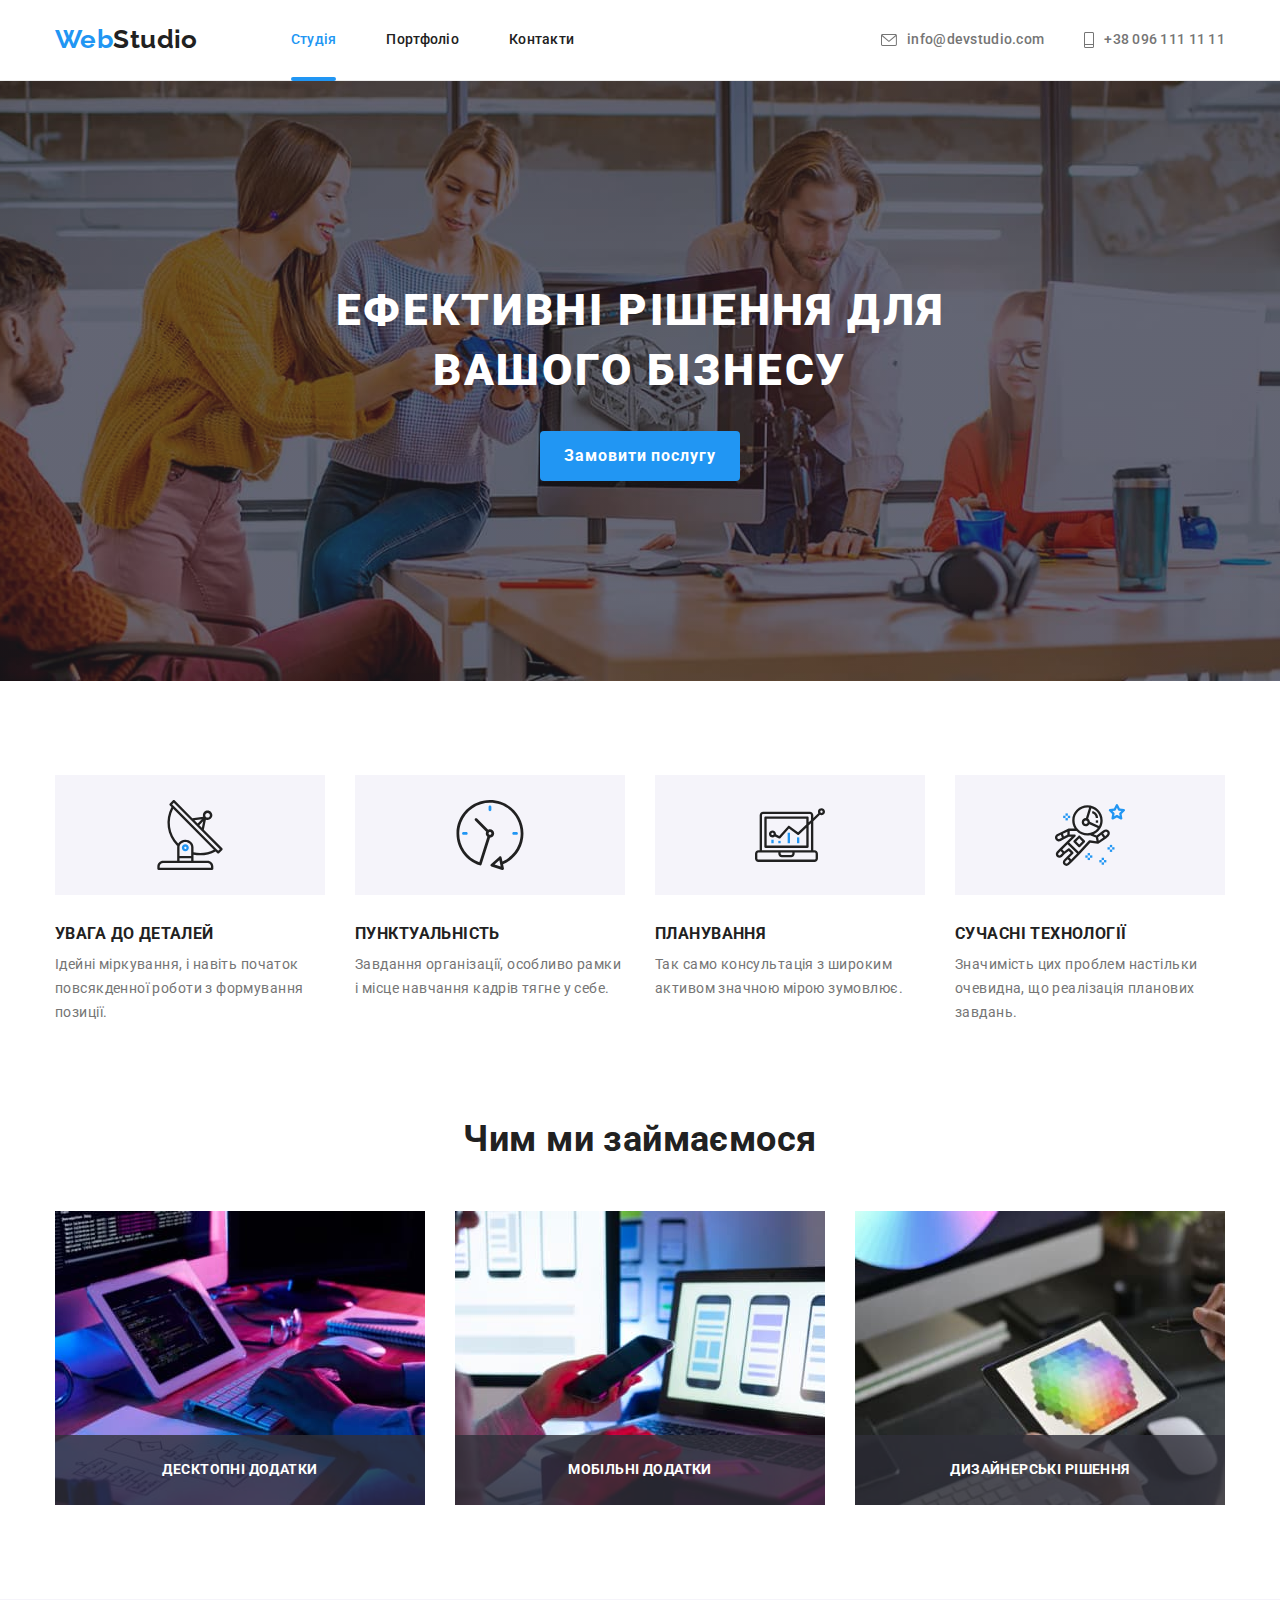
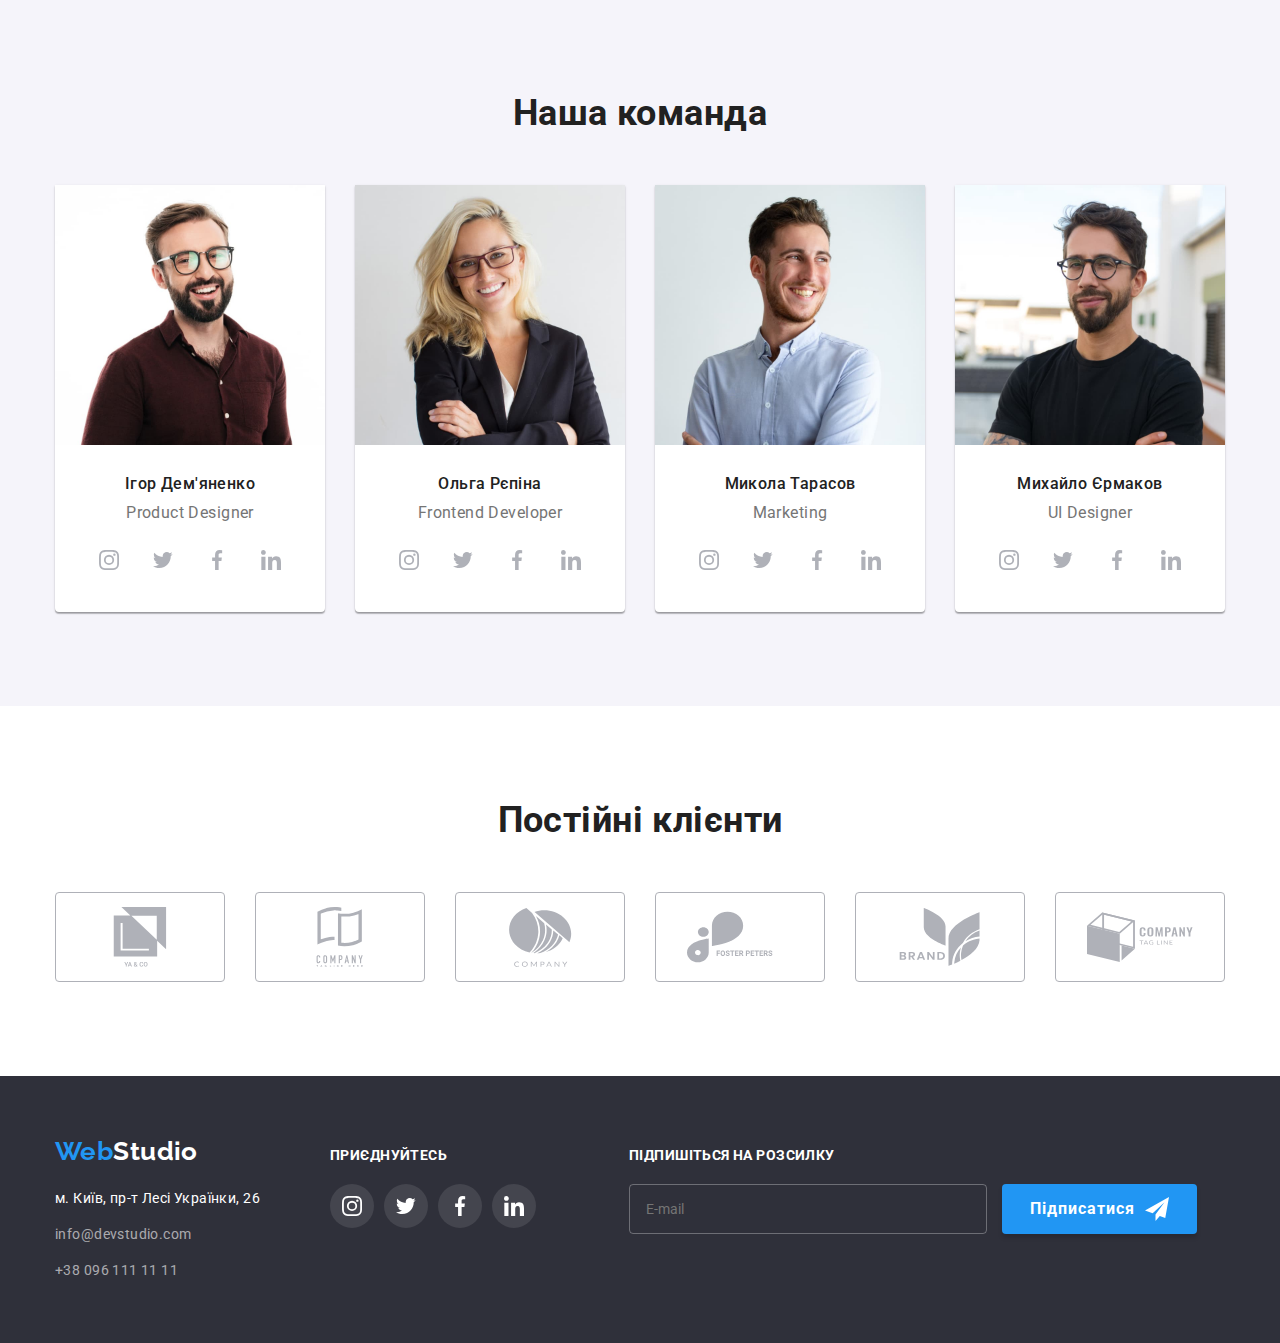
==== index.html @ c4ae7ac5 "hw-06" ====
<!DOCTYPE html>
<html lang="uk">
  <head>
    <meta charset="UTF-8" />
    <meta http-equiv="X-UA-Compatible" content="IE=edge" />
    <meta name="viewport" content="width=device-width, initial-scale=1.0" />
    <title>Web Studio</title>
    <link
      rel="stylesheet"
      href="https://cdnjs.cloudflare.com/ajax/libs/modern-normalize/1.1.0/modern-normalize.min.css"
    />
    <link rel="stylesheet" href="./css/styles.css" />
    <link
      href="https://fonts.googleapis.com/css2?family=Raleway:wght@700&family=Roboto:wght@400;500;700;900&display=swap"
      rel="stylesheet"
    />
  </head>
  <body>
    <header>
      <div class="container">
        <nav class="site-nav">
          <a href="./index.html" class="header-logo logo link">Web<span>Studio</span></a>
          <ul class="site-nav-list list">
            <li class="site-nav-items">
              <a href="./index.html" class="site-nav-link link current">Студія</a>
            </li>
            <li class="site-nav-items">
              <a href="./portfolio.html" class="site-nav-link link">Портфоліо</a>
            </li>
            <li class="site-nav-items"><a href="" class="site-nav-link link">Контакти</a></li>
          </ul>
        </nav>
        <ul class="contact-list list">
          <li class="contact-list-items">
            <a href="mailto:info@devstudio.com" class="contact-link contact-link-mail link"
              ><svg class="contact-icons" width="16" height="12">
                <use href="./images/icons.svg#icon-mail"></use></svg
              >info@devstudio.com</a
            >
          </li>
          <li class="contact-list-items">
            <a href="tel:+380961111111" class="contact-link contact-link-tel link">
              <svg class="contact-icons" width="10" height="16">
                <use href="./images/icons.svg#icon-smartphone"></use></svg
              >+38 096 111 11 11</a
            >
          </li>
        </ul>
      </div>
    </header>
    <main>
      <section class="hero">
        <div class="contaniner">
          <h1 class="hero-title">Ефективні рішення для вашого бізнесу</h1>
          <button type="button" class="header-btn btn" data-modal-open>Замовити послугу</button>
        </div>
      </section>
      <section class="features">
        <div class="container">
          <h2 class="visually-hidden">Переваги</h2>
          <ul class="features-list list">
            <li class="features-item item icon-antenna">
              <h3 class="features-title">Увага до деталей</h3>
              <p class="features-text text">
                Ідейні міркування, і навіть початок повсякденної роботи з формування позиції.
              </p>
            </li>
            <li class="features-item item icon-clock">
              <h3 class="features-title">Пунктуальність</h3>
              <p class="features-text text">
                Завдання організації, особливо рамки і місце навчання кадрів тягне у себе.
              </p>
            </li>
            <li class="features-item item icon-diagram">
              <h3 class="features-title">Планування</h3>
              <p class="features-text text">
                Так само консультація з широким активом значною мірою зумовлює.
              </p>
            </li>
            <li class="features-item item icon-astronaut">
              <h3 class="features-title">Сучасні технології</h3>
              <p class="features-text text">
                Значимість цих проблем настільки очевидна, що реалізація планових завдань.
              </p>
            </li>
          </ul>
        </div>
      </section>
      <section class="work">
        <div class="container">
          <h2 class="work-title title">Чим ми займаємося</h2>
          <ul class="work-list list">
            <li class="work-list-item item">
              <div class="thumb">
                <img src="./images/img.jpg" alt="Чоловік друкує код" width="370" />
                <p class="thumb-text text">Десктопні додатки</p>
              </div>
            </li>
            <li class="work-list-item item">
              <div class="thumb">
                <img src="./images/img-1.jpg" alt="Тримає в руці телефон" width="370" />
                <p class="thumb-text text">Мобільні додатки</p>
              </div>
            </li>
            <li class="work-list-item item">
              <div class="thumb">
                <img src="./images/img-2.jpg" alt="Тримає планшет в руках" width="370" />
                <p class="thumb-text text">Дизайнерські рішення</p>
              </div>
            </li>
          </ul>
        </div>
      </section>
      <section class="team-section">
        <div class="container">
          <h2 class="team-title title">Наша команда</h2>
          <ul class="team-list list">
            <li class="team-list-item item">
              <img
                src="./images/img-3.jpg"
                alt="Ігор Дем'яненко"
                width="270"
                class="worker-photo img"
              />
              <div class="worker">
                <h3 class="worker-name title">Ігор Дем'яненко</h3>
                <p lang="en" class="worker-info text">Product Designer</p>
                <ul class="worker-soc-list list">
                  <li class="worker-soc-item">
                    <a href="#" class="worker-soc-link">
                      <svg class="worker-soc-icons" width="20" height="20">
                        <use href="./images/icons.svg#icon-instagram"></use>
                      </svg>
                    </a>
                  </li>
                  <li class="worker-soc-item">
                    <a href="#" class="worker-soc-link">
                      <svg class="worker-soc-icons" width="20" height="20">
                        <use href="./images/icons.svg#icon-twitter" width="20" height="20"></use>
                      </svg>
                    </a>
                  </li>
                  <li class="worker-soc-item">
                    <a href="#" class="worker-soc-link">
                      <svg class="worker-soc-icons" width="20" height="20">
                        <use href="./images/icons.svg#icon-facebook" width="20" height="20"></use>
                      </svg>
                    </a>
                  </li>
                  <li class="worker-soc-item">
                    <a href="#" class="worker-soc-link">
                      <svg class="worker-soc-icons" width="20" height="20">
                        <use href="./images/icons.svg#icon-linkedin" width="20" height="20"></use>
                      </svg>
                    </a>
                  </li>
                </ul>
              </div>
            </li>
            <li class="team-list-item item">
              <img
                src="./images/img-4.jpg"
                alt="Ольга Рєпіна"
                width="270"
                class="worker-photo img"
              />
              <div class="worker">
                <h3 class="worker-name title">Ольга Рєпіна</h3>
                <p lang="en" class="worker-info text">Frontend Developer</p>
                <ul class="worker-soc-list list">
                  <li class="worker-soc-item">
                    <a href="#" class="worker-soc-link">
                      <svg class="worker-soc-icons" width="20" height="20">
                        <use href="./images/icons.svg#icon-instagram"></use>
                      </svg>
                    </a>
                  </li>
                  <li class="worker-soc-item">
                    <a href="#" class="worker-soc-link">
                      <svg class="worker-soc-icons" width="20" height="20">
                        <use href="./images/icons.svg#icon-twitter" width="20" height="20"></use>
                      </svg>
                    </a>
                  </li>
                  <li class="worker-soc-item">
                    <a href="#" class="worker-soc-link">
                      <svg class="worker-soc-icons" width="20" height="20">
                        <use href="./images/icons.svg#icon-facebook" width="20" height="20"></use>
                      </svg>
                    </a>
                  </li>
                  <li class="worker-soc-item">
                    <a href="#" class="worker-soc-link">
                      <svg class="worker-soc-icons" width="20" height="20">
                        <use href="./images/icons.svg#icon-linkedin" width="20" height="20"></use>
                      </svg>
                    </a>
                  </li>
                </ul>
              </div>
            </li>
            <li class="team-list-item item">
              <img
                src="./images/img-5.jpg"
                alt="Микола Тарасов"
                width="270"
                class="worker-photo img"
              />
              <div class="worker">
                <h3 class="worker-name title">Микола Тарасов</h3>
                <p lang="en" class="worker-info text">Marketing</p>
                <ul class="worker-soc-list list">
                  <li class="worker-soc-item">
                    <a href="#" class="worker-soc-link">
                      <svg class="worker-soc-icons" width="20" height="20">
                        <use href="./images/icons.svg#icon-instagram"></use>
                      </svg>
                    </a>
                  </li>
                  <li class="worker-soc-item">
                    <a href="#" class="worker-soc-link">
                      <svg class="worker-soc-icons" width="20" height="20">
                        <use href="./images/icons.svg#icon-twitter" width="20" height="20"></use>
                      </svg>
                    </a>
                  </li>
                  <li class="worker-soc-item">
                    <a href="#" class="worker-soc-link">
                      <svg class="worker-soc-icons" width="20" height="20">
                        <use href="./images/icons.svg#icon-facebook" width="20" height="20"></use>
                      </svg>
                    </a>
                  </li>
                  <li class="worker-soc-item">
                    <a href="#" class="worker-soc-link">
                      <svg class="worker-soc-icons" width="20" height="20">
                        <use href="./images/icons.svg#icon-linkedin" width="20" height="20"></use>
                      </svg>
                    </a>
                  </li>
                </ul>
              </div>
            </li>
            <li class="team-list-item item">
              <img
                src="./images/img-6.jpg"
                alt="Михайло Єрмаков"
                width="270"
                class="worker-photo img"
              />
              <div class="worker">
                <h3 class="worker-name title">Михайло Єрмаков</h3>
                <p lang="en" class="worker-info text">UI Designer</p>
                <ul class="worker-soc-list list">
                  <li class="worker-soc-item">
                    <a href="#" class="worker-soc-link">
                      <svg class="worker-soc-icons" width="20" height="20">
                        <use href="./images/icons.svg#icon-instagram"></use>
                      </svg>
                    </a>
                  </li>
                  <li class="worker-soc-item">
                    <a href="#" class="worker-soc-link">
                      <svg class="worker-soc-icons" width="20" height="20">
                        <use href="./images/icons.svg#icon-twitter" width="20" height="20"></use>
                      </svg>
                    </a>
                  </li>
                  <li class="worker-soc-item">
                    <a href="#" class="worker-soc-link">
                      <svg class="worker-soc-icons" width="20" height="20">
                        <use href="./images/icons.svg#icon-facebook" width="20" height="20"></use>
                      </svg>
                    </a>
                  </li>
                  <li class="worker-soc-item">
                    <a href="#" class="worker-soc-link">
                      <svg class="worker-soc-icons" width="20" height="20">
                        <use href="./images/icons.svg#icon-linkedin" width="20" height="20"></use>
                      </svg>
                    </a>
                  </li>
                </ul>
              </div>
            </li>
          </ul>
        </div>
      </section>
      <section class="clients-section">
        <div class="container">
          <h2 class="clients-title title">Постійні клієнти</h2>
          <ul class="clients-list list">
            <li class="clients-item">
              <a class="clients-link" href="">
                <svg class="clients-icons" width="106" height="60">
                  <use href="./images/icons.svg#icon-company-first"></use>
                </svg>
              </a>
            </li>
            <li class="clients-item">
              <a class="clients-link" href="">
                <svg class="clients-icons" width="106" height="60">
                  <use href="./images/icons.svg#icon-company-second"></use>
                </svg>
              </a>
            </li>
            <li class="clients-item">
              <a class="clients-link" href="">
                <svg class="clients-icons" width="106" height="60">
                  <use href="./images/icons.svg#icon-company-third"></use>
                </svg>
              </a>
            </li>
            <li class="clients-item">
              <a class="clients-link" href="">
                <svg class="clients-icons" width="106" height="60">
                  <use href="./images/icons.svg#icon-company-fourth"></use>
                </svg>
              </a>
            </li>
            <li class="clients-item">
              <a class="clients-link" href="">
                <svg class="clients-icons" width="106" height="60">
                  <use href="./images/icons.svg#icon-company-fifth"></use>
                </svg>
              </a>
            </li>
            <li class="clients-item">
              <a class="clients-link" href="">
                <svg class="clients-icons" width="106" height="60">
                  <use href="./images/icons.svg#icon-company-sixth"></use>
                </svg>
              </a>
            </li>
          </ul>
        </div>
      </section>
    </main>
    <footer class="footer">
      <div class="container">
        <div class="footer-div">
          <div class="footer-adress">
            <a href="./index.html" class="footer-logo logo link">Web<span>Studio</span></a>
            <address class="footer-contact">
              <ul class="footer-contact-list list">
                <li class="footer-contact-item item">
                  <a
                    href="https://www.google.com.ua/maps/place/%D0%B1%D1%83%D0%BB.+%D0%9B%D0%B5%D1%81%D0%B8+%D0%A3%D0%BA%D1%80%D0%B0%D0%B8%D0%BD%D0%BA%D0%B8,+26,+%D0%9A%D0%B8%D0%B5%D0%B2,+%D0%A3%D0%BA%D1%80%D0%B0%D0%B8%D0%BD%D0%B0,+02000/@50.4265841,30.5361971,17z/data=!3m1!4b1!4m5!3m4!1s0x40d4cf0e033ecbe9:0x57a4dffefec77da0!8m2!3d50.4265807!4d30.5383858?hl=ru"
                    target="_blank"
                    rel="noreferrer noopener"
                    class="footer-contact-address link"
                    >м. Київ, пр-т Лесі Українки, 26</a
                  >
                </li>
                <li class="footer-contact-item item">
                  <a href="mailto:info@devstudio.com" class="footer-contact-link link"
                    >info@devstudio.com</a
                  >
                </li>
                <li class="footer-contact-item item">
                  <a href="tel:+380961111111" class="footer-contact-link link">+38 096 111 11 11</a>
                </li>
              </ul>
            </address>
          </div>
          <div class="footer-soc">
            <p class="footer-text text">Приєднуйтесь</p>
            <ul class="footer-soc-list list">
              <li class="footer-soc-item">
                <a class="footer-soc-link" href="#">
                  <svg class="footer-soc-icons" width="20" height="20">
                    <use href="./images/icons.svg#icon-instagram"></use>
                  </svg>
                </a>
              </li>
              <li class="footer-soc-item">
                <a class="footer-soc-link" href="#">
                  <svg class="footer-soc-icons" width="20" height="20">
                    <use href="./images/icons.svg#icon-twitter"></use>
                  </svg>
                </a>
              </li>
              <li class="footer-soc-item">
                <a class="footer-soc-link" href="#">
                  <svg class="footer-soc-icons" width="20" height="20">
                    <use href="./images/icons.svg#icon-facebook"></use>
                  </svg>
                </a>
              </li>
              <li class="footer-soc-item">
                <a class="footer-soc-link" href="#">
                  <svg class="footer-soc-icons" width="20" height="20">
                    <use href="./images/icons.svg#icon-linkedin"></use>
                  </svg>
                </a>
              </li>
            </ul>
          </div>
          <div class="footer-form-field">
            <form>
              <p class="footer-text text">Підпишіться на розсилку</p>
              <input class="footer-form-input" type="text" placeholder="E-mail">
              <button class="footer-form-btn btn" type="submit">Підписатися</button>
            </form>
          </div>
        </div>
      </div>
    </footer>
    <div class="backdrop is-hidden" data-modal>
      <div class="modal">
        <button type="button" class="close-btn" data-modal-close>
          <svg class="modal-close-icon" width="30" height="30">
            <use href="./images/icons.svg#icon-close"></use>
          </svg>
        </button>
        <form class="form">
          <h2 class="form-title">Залиште свої дані, ми вам передзвонимо</h2>
          <div class="form-field">
            <label class="form-label" for="name">Ім'я</label>
            <input class="form-input" type="text" name="name" id="name">
            <svg class="form-icon" width="18" height="18">
              <use href="./images/icons.svg#icon-person"></use>
            </svg>
          </div>
          <div class="form-field">
            <label class="form-label" for="tel">Телефон</label>
            <input class="form-input" type="tel" name="tel" id="tel">
            <svg class="form-icon" width="18" height="18">
              <use href="./images/icons.svg#icon-phone"></use>
            </svg>
          </div>        
          <div class="form-field">
            <label class="form-label" for="email">Пошта</label>
            <input class="form-input" type="email" name="email" id="email">
            <svg class="form-icon" width="18" height="18">
              <use href="./images/icons.svg#icon-email"></use>
            </svg>
          </div>
          <div class="form-field">
            <label class="form-label" for="comment">Коментар</label>
            <textarea class="form-comment" name="comment" id="comment" placeholder="Введіть текст"></textarea>
          </div>
          <div class="form-field-policy">
            <label class="form-policy" for="policy">
              <input class="form-checkbox" type="checkbox" name="policy" id="policy">
              <span class="icon"></span>
              Погоджуюся з розсилкою та приймаю<a href="" class="form-link">Умови договору</a>
            </label>
          </div>
          <button class="form-btn btn" type="submit">Відправити</button>
        </form>
      </div>
    </div>
    <script src="./js/modal.js"></script>
  </body>
</html>
---- css/styles.css ----
:root {
  --hero-text-color: #ffffff;
  --primary-text-color: #212121;
  --secondary-text-color: #757575;
  --primary-background-color: #ffffff;
  --secondary-background-color: #f5f4fa;
  --hero-footer-background-color: #2f303a;
  --accent: #2196f3;
  --footer-contact-link-color: rgba(255, 255, 255, 0.6);
  --btn-accent-color: #188ce8;
  --border: #ececec;
  --example-border: #eeeeee;
  --icon-primary-color: #afb1b8;
  --footer-bg-icon-color: rgba(255, 255, 255, 0.1);
  --thumb-overlay: rgba(47, 48, 58, 0.8);
  --backdrop: rgba(0, 0, 0, 0.2);
  --modal-close-icon-border: rgba(0, 0, 0, 0.1);
  --example-overlay: rgba(33, 150, 243, 0.9);
  --form-input-border: rgba(33, 33, 33, 0.2);
  --textarea-text-color: rgba(117, 117, 117, 0.5);
  --footer-input-border: rgba(255, 255, 255, 0.3);
}

body {
  font-family: 'Roboto', sans-serif;
  font-size: 14px;
  line-height: 1.71;
  letter-spacing: 0.03em;
  color: var(--secondary-text-color);
  background-color: var(--primary-background-color);
}

p,
h1,
h2,
h3,
h4,
h5,
h6,
ul,
ol {
  margin: 0;
  padding: 0;
}

.container {
  width: 1200px;
  margin-left: auto;
  margin-right: auto;
  padding-left: 15px;
  padding-right: 15px;
}

img {
  display: block;
}

.link {
  text-decoration: none;
  color: var(--primary-text-color);
  transition: color 250ms cubic-bezier(0.4, 0, 0.2, 1);
}

.link:hover,
.link:focus {
  color: var(--accent);
}

.list {
  list-style: none;
}

.title {
  margin-bottom: 50px;
  font-weight: 700;
  font-size: 36px;
  line-height: 1.16;
  text-align: center;
  color: var(--primary-text-color);
}

/* HEADER */

header {
  border-bottom: 1px solid var(--border);
}

.logo {
  display: flex;
  font-family: 'Raleway', sans-serif;
  font-weight: 700;
  font-size: 26px;
  line-height: 1.2;
  color: var(--accent);
}

.logo > span {
  color: var(--primary-text-color);
}

header .container {
  display: flex;
  align-items: center;
}

.site-nav {
  display: flex;
  align-items: center;
}

.site-nav-list {
  display: flex;
  align-items: center;
  margin-left: 93px;
}

.site-nav-items {
  display: flex;
  align-items: center;
  font-weight: 500;
  line-height: 1.14;
  letter-spacing: 0.02em;
  color: var(--primary-text-color);
}

.site-nav-items:not(:last-child) {
  margin-right: 50px;
}

.site-nav-link {
  position: relative;
  padding-top: 32px;
  padding-bottom: 32px;
}

.current {
  color: var(--accent);
}

.current::after {
  position: absolute;
  display: block;
  content: '';
  width: 100%;
  height: 4px;
  border: 2px solid;
  border-radius: 2px;
  bottom: -1px;
  background-color: var(--accent-color);
}

.contact-list {
  display: flex;
  margin-left: auto;
}

.contact-link {
  padding-top: 32px;
  padding-bottom: 32px;
}

.contact-list-items:not(:last-child) {
  margin-right: 40px;
}

.contact-link {
  display: flex;
  align-items: center;
  font-weight: 500;
  line-height: 1.14;
  letter-spacing: 0.02em;
  color: var(--secondary-text-color);
}

.contact-icons {
  margin-right: 10px;
  fill: currentColor;
}

/* MAIN */

.hero {
  padding-top: 200px;
  padding-bottom: 200px;
  background-color: var(--hero-footer-background-color);
  background-position: center;
  background-repeat: no-repeat;
  background-size: cover;
  background-image: linear-gradient(to right, rgba(47, 48, 58, 0.4), rgba(47, 48, 58, 0.4)),
    url('../images/hero-bg.jpg');
  max-width: 1600px;
  margin-left: auto;
  margin-right: auto;
}

.hero-title {
  width: 696px;
  margin: 0 auto 30px;
  font-weight: 900;
  font-size: 44px;
  line-height: 1.36;
  text-align: center;
  letter-spacing: 0.06em;
  text-transform: uppercase;
  color: var(--hero-text-color);
}

.btn {
  font-family: inherit;
  font-weight: 700;
  font-size: 16px;
  line-height: 1.88;
  letter-spacing: 0.06em;
  border-radius: 4px;
  color: var(--hero-text-color);
  background: var(--accent);
  border: none;
  cursor: pointer;
  display: block;
  transition: background-color 250ms cubic-bezier(0.4, 0, 0.2, 1);
}

.header-btn {
  padding: 10px 24px;
  margin: 0 auto;
  transition: background-color 250ms cubic-bezier(0.4, 0, 0.2, 1);
}

.btn:hover,
.btn:focus {
  background: var(--btn-accent-color);
}

.visually-hidden {
  position: absolute;
  width: 1px;
  height: 1px;
  margin: -1px;
  border: 0;
  padding: 0;
  white-space: nowrap;
  clip-path: inset(100%);
  clip: rect(0 0 0 0);
  overflow: hidden;
}

.features {
  padding-top: 94px;
  padding-bottom: 94px;
}

.features-list {
  display: flex;
}

.features-item {
  max-width: 270px;
}

.features-item::before {
  display: block;
  content: '';
  width: 270px;
  height: 120px;
  background-color: var(--secondary-background-color);
  background-position: center;
  background-repeat: no-repeat;
  margin-bottom: 30px;
}

.icon-antenna::before {
  background-image: url('../images/antenna.svg');
}

.icon-clock::before {
  background-image: url('../images/clock.svg');
}

.icon-diagram::before {
  background-image: url('../images/diagram.svg');
}

.icon-astronaut::before {
  background-image: url('../images/astronaut.svg');
}

.features-item:not(:last-child) {
  margin-right: 30px;
}

.features-title {
  margin-bottom: 10px;
  font-weight: 700;
  line-height: 1.14;
  text-transform: uppercase;
  color: var(--primary-text-color);
}

.work {
  padding-bottom: 94px;
}

.work-list {
  display: flex;
}

.work-list-item {
  flex-basis: calc((100%-90px) / 3);
}

.work-list-item:not(:last-child) {
  margin-right: 30px;
}

.thumb {
  position: relative;
}

.thumb-text {
  display: flex;
  position: absolute;
  bottom: 0;
  left: 0;
  width: 100%;
  height: 70px;
  font-weight: 700;
  line-height: 1.14;
  justify-content: center;
  align-items: center;
  text-transform: uppercase;
  color: var(--hero-text-color);
  background-color: var(--thumb-overlay);
}

.team-section {
  background-color: var(--secondary-background-color);
  padding-top: 94px;
  padding-bottom: 94px;
}

.team-title {
  margin-bottom: 50px;
  font-weight: 700;
  font-size: 36px;
  line-height: 1.16;
  text-align: center;
  color: var(--primary-text-color);
}

.team-list {
  display: flex;
}

.team-list-item {
  flex-basis: calc((100%-120px) / 4);
  background-color: var(--primary-background-color);
  box-shadow: 0px 1px 3px rgba(0, 0, 0, 0.12), 0px 1px 1px rgba(0, 0, 0, 0.14),
    0px 2px 1px rgba(0, 0, 0, 0.2);
  border-radius: 0px 0px 4px 4px;
}

.team-list-item:not(:last-child) {
  margin-right: 30px;
}

.worker {
  padding-top: 30px;
  padding-bottom: 30px;
}

.worker-name {
  margin-bottom: 10px;
  font-weight: 500;
  font-size: 16px;
  line-height: 1.18;
  text-align: center;
  color: var(--primary-text-color);
}

.worker-info {
  font-size: 16px;
  line-height: 1.18;
  text-align: center;
  margin-bottom: 16px;
}

.worker-soc-list {
  display: flex;
  justify-content: center;
  align-items: center;
}

.worker-soc-item {
  width: 44px;
  height: 44px;
}

.worker-soc-item:not(:last-child) {
  margin-right: 10px;
}

.worker-soc-link {
  display: flex;
  width: 100%;
  height: 100%;
  border-radius: 50%;
  justify-content: center;
  align-items: center;
  fill: var(--icon-primary-color);
  transition: background-color 250ms cubic-bezier(0.4, 0, 0.2, 1),
    fill 250ms cubic-bezier(0.4, 0, 0.2, 1);
}

.worker-soc-link:hover,
.worker-soc-link:focus {
  fill: var(--hero-text-color);
  background-color: var(--accent);
}

.clients-section {
  padding-top: 94px;
  padding-bottom: 94px;
}

.client-title {
  margin-bottom: 50px;
}

.clients-list {
  display: flex;
  justify-content: space-between;
  align-items: center;
}

.clients-item {
  width: 170px;
  height: 90px;
}

.clients-item:not(:last-child) {
  margin-right: 30px;
}

.clients-link {
  display: flex;
  width: 100%;
  height: 100%;
  border: 1px solid var(--icon-primary-color);
  border-radius: 4px;
  justify-content: center;
  align-items: center;
  fill: var(--icon-primary-color);
  transition: fill 250ms cubic-bezier(0.4, 0, 0.2, 1),
    border-color 250ms cubic-bezier(0.4, 0, 0.2, 1);
}

.clients-link:hover,
.clients-link:focus {
  border: 1px solid var(--accent);
  fill: var(--accent);
}

.footer {
  background-color: var(--hero-footer-background-color);
  padding-top: 60px;
  padding-bottom: 60px;
}

.footer-div {
  display: flex;
  align-items: baseline;
}

.footer-logo {
  display: inline-flex;
  margin-bottom: 20px;
}

.footer-logo > span {
  color: var(--hero-text-color);
}

.footer-contact {
  font-style: normal;
}

.footer-contact-address {
  color: var(--hero-text-color);
}

.footer-contact-item {
}

.footer-contact-item:not(:last-child) {
  margin-bottom: 12px;
}

.footer-contact-link {
  color: var(--footer-contact-link-color);
}

.footer-soc {
  margin-left: 70px;
}

.footer-text {
  margin-bottom: 20px;
  font-weight: 700;
  font-size: 14px;
  line-height: 1.14;
  text-transform: uppercase;
  color: var(--hero-text-color);
}
.footer-soc-list {
  display: flex;
}

.footer-soc-item {
  width: 44px;
  height: 44px;
}

.footer-soc-item:not(:last-child) {
  margin-right: 10px;
}

.footer-soc-link {
  display: flex;
  width: 100%;
  height: 100%;
  border-radius: 50%;
  justify-content: center;
  align-items: center;
  fill: var(--hero-text-color);
  background-color: var(--footer-bg-icon-color);
  transition: background-color 250ms cubic-bezier(0.4, 0, 0.2, 1);
}

.footer-soc-link:hover,
.footer-soc-link:focus {
  background-color: var(--accent);
}

.hero-section {
  padding-top: 94px;
  padding-bottom: 94px;
}

.filter-list {
  display: flex;
  margin-bottom: 50px;
  justify-content: center;
}

.filter-list-item:not(:last-child) {
  margin-right: 8px;
}

.filter-btn {
  font-weight: 500;
  font-size: 16px;
  line-height: 1.62;
  letter-spacing: 0.03em;
  color: var(--primary-text-color);
  border-radius: 4px;
  background: var(--secondary-background-color);
  padding: 8px 22px;
  transition: background-color 250ms cubic-bezier(0.4, 0, 0.2, 1),
    color 250ms cubic-bezier(0.4, 0, 0.2, 1), box-shadow 250ms cubic-bezier(0.4, 0, 0.2, 1);
}

.filter-btn:hover,
.filter-btn:focus {
  background: var(--accent);
  box-shadow: 0px 3px 1px rgba(0, 0, 0, 0.1), 0px 1px 2px rgba(0, 0, 0, 0.08),
    0px 2px 2px rgba(0, 0, 0, 0.12);
  color: var(--hero-text-color);
}

.example-list {
  display: flex;
  flex-wrap: wrap;
  margin: -15px;
}

.example-list-item {
  margin: 15px;
  color: var(--secondary-text-color);
  transition: box-shadow 250ms cubic-bezier(0.4, 0, 0.2, 1);
}

.example-list-item:hover,
.example-list-item:focus {
  box-shadow: 0px 1px 1px rgba(0, 0, 0, 0.12), 0px 4px 4px rgba(0, 0, 0, 0.06),
    1px 4px 6px rgba(0, 0, 0, 0.16);
}

.example-link {
  cursor: default;
  text-decoration: none;
  color: var(--secondary-text-color);
  display: block;
}

.example-description {
  position: relative;
  overflow: hidden;
}

.example-overlay {
  position: absolute;
  width: 100%;
  height: 100%;
  top: 0;
  left: 0;
  background-color: var(--example-overlay);
  transform: translateY(100%);
  transition: transform 250ms cubic-bezier(0.4, 0, 0.2, 1);
}

.example-list-item:hover .example-overlay,
.example-list-item:focus .example-overlay {
  transform: translateY(0);
}

.example-description-text {
  font-size: 18px;
  line-height: 1.55;
  color: var(--hero-text-color);
  padding: 63px 24px;
}

.example-border {
  border: 1px solid var(--example-border);
  border-top: none;
  padding: 20px 24px;
}

.example-title {
  font-weight: 700;
  font-size: 18px;
  line-height: 2;
  letter-spacing: 0.06em;
  color: var(--primary-text-color);
}

.example-text {
  margin-top: 4px;
  font-size: 16px;
  line-height: 1.88;
}

.backdrop {
  position: fixed;
  top: 0;
  left: 0;
  width: 100%;
  height: 100%;
  background-color: var(--backdrop);
}

.backdrop.is-hidden {
  opacity: 0;
  visibility: hidden;
  pointer-events: none;
}

.modal {
  position: relative;
  top: 50%;
  left: 50%;
  width: 528px;
  height: 580px;
  background-color: var(--primary-background-color);
  box-shadow: 0px 1px 3px rgba(0, 0, 0, 0.12), 0px 1px 1px rgba(0, 0, 0, 0.14),
    0px 2px 1px rgba(0, 0, 0, 0.2);
  border-radius: 4px;
  transform: translate(-50%, -50%);
}

.close-btn {
  position: absolute;
  display: flex;
  cursor: pointer;
  top: 8px;
  right: 8px;
  justify-content: center;
  align-items: center;
  background-color: transparent;
  border-radius: 50%;
  border: 1px solid var(--modal-close-icon-border);
  width: 30px;
  height: 30px;
}

.close-btn:hover,
.close-btn:focus{
  fill: var(--accent);
  transition: fill 250ms cubic-bezier(0.4, 0, 0.2, 1);
}

.form{
  width: 528px;
  margin-left: auto;
  margin-right: auto;
  padding: 40px;
}

.form-title{
  font-weight: 700;
  font-size: 20px;
  line-height: 1.15;
  text-align: center;
  letter-spacing: 0.03em;
  color: var(--primary-text-color);
  margin-bottom: 12px;
}

.form-field{
  position: relative;
  display: flex;
  flex-direction: column;
}

.form-field:not(:last-child){
  margin-bottom: 10px;
}

.form-label{
  font-weight: 400;
  font-size: 12px;
  line-height: 1.16;
  letter-spacing: 0.01em;
  margin-bottom: 4px;
  color: var(--secondary-text-color);
}

.form-input{
  width: 100%;
  padding: 12px 42px;
  margin: 0;
  border: 1px solid var(--form-input-border);
  border-radius: 4px;
  transition: border-color 250ms cubic-bezier(0.4, 0, 0.2, 1);
}

.form-input:hover,
.form-input:focus{
  outline: none;
  border-color: var(--accent);
  transition: border-color 250ms cubic-bezier(0.4, 0, 0.2, 1);
}

.form-icon{
  position: absolute;
  top: 50%;
  left: 0;
  margin-left: 12px;
  transition: fill 250ms cubic-bezier(0.4, 0, 0.2, 1);
}

.form-input:hover ~ .form-icon,
.form-input:focus ~ .form-icon{
  fill: var(--accent);
  transition: fill 250ms cubic-bezier(0.4, 0, 0.2, 1);
}

textarea {
  resize: none;
  width: 100%;
  height: 120px;
  border: 1px solid var(--form-input-border);
  border-radius: 4px;
  padding: 12px 16px;
  font-size: 12px;
  line-height: 1.16;
  letter-spacing: 0.01em;
  transition: border-color 250ms cubic-bezier(0.4, 0, 0.2, 1);
}

textarea:focus,
textarea:hover{
  outline: none;
  border-color: var(--accent);
  transition: fill 250ms cubic-bezier(0.4, 0, 0.2, 1);
}

.form-comment::placeholder{
  font-size: 12px;
  line-height: 1.16;
  letter-spacing: 0.01em;
  color: var(--textarea-text-color);
}

.form-field-policy{
  padding-left: 12px;
  margin-top: 20px;
  margin-bottom: 30px;
}

.form-policy{
  display: flex;
  align-items: center;
}

.form-checkbox{
  position: absolute;
  width: 1px;
  height: 1px;
  margin: -1px;
  border: 0;
  padding: 0;
  clip: rect(0 0 0 0);
  overflow: hidden;
}

.icon{
  width: 16px;
  height: 16px;
  margin-right: 8px;
  border: 2px solid var(--primary-text-color);
  border-radius: 2px;
  transition: border-radius 250ms cubic-bezier(0.4, 0, 0.2, 1);
}

.form-checkbox:checked + .icon{
  background-color: var(--accent);
  background-image: url(../images/Check.svg);
  border: transparent;
  background-repeat: no-repeat;
  background-position: center;
}

.form-link{
  margin-left: 4px;
  color: var(--accent);
}

.form-btn{
  margin: 0 auto;
  padding: 10px 52px;
  background-color: var(--accent);
  box-shadow: 0px 4px 4px rgba(0, 0, 0, 0.15);
  transition: background-color 250ms cubic-bezier(0.4, 0, 0.2, 1);
}

.form-btn:hover,
.form-btn:focus{
  background-color: var(--btn-accent-color);
  transition: background-color 250ms cubic-bezier(0.4, 0, 0.2, 1)
}

.footer-form-field{
  width: 570px;
  margin-left: 93px;
}

.footer-form-input{
  width: 358px;
  height: 50px;
  background-color: transparent;
  border: 1px solid var(--footer-input-border);
  border-radius: 4px;
  padding: 0 16px;
  outline: none;
  color: var(--hero-text-color);
}

.footer-form-btn{
  display: inline-flex;
  align-items: center;
  padding: 10px 28px;
  margin-left: 12px;
  box-shadow: 0px 4px 4px rgba(0, 0, 0, 0.15);
}

.footer-form-btn::after{
  content: "";
  width: 24px;
  height: 24px;
  margin-left: 10px;
  background-image: url(../images/submit.svg);
}
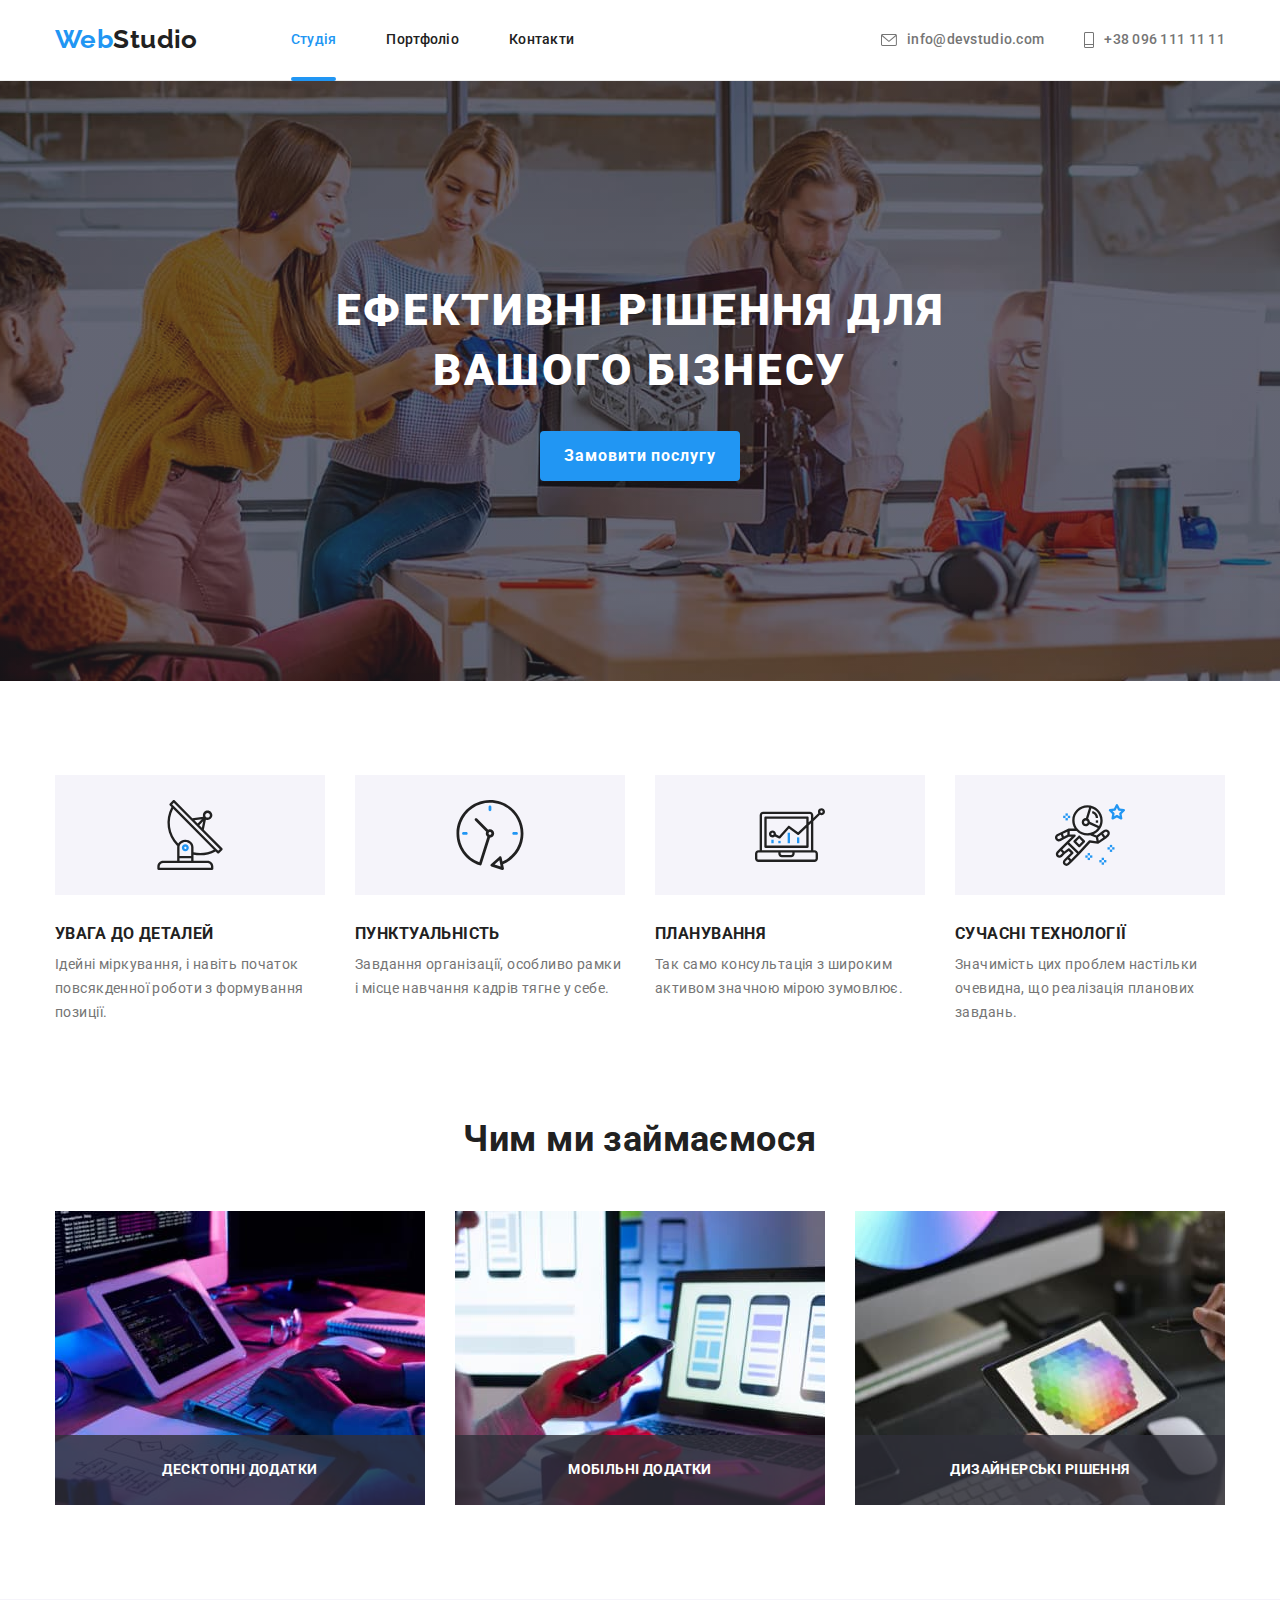
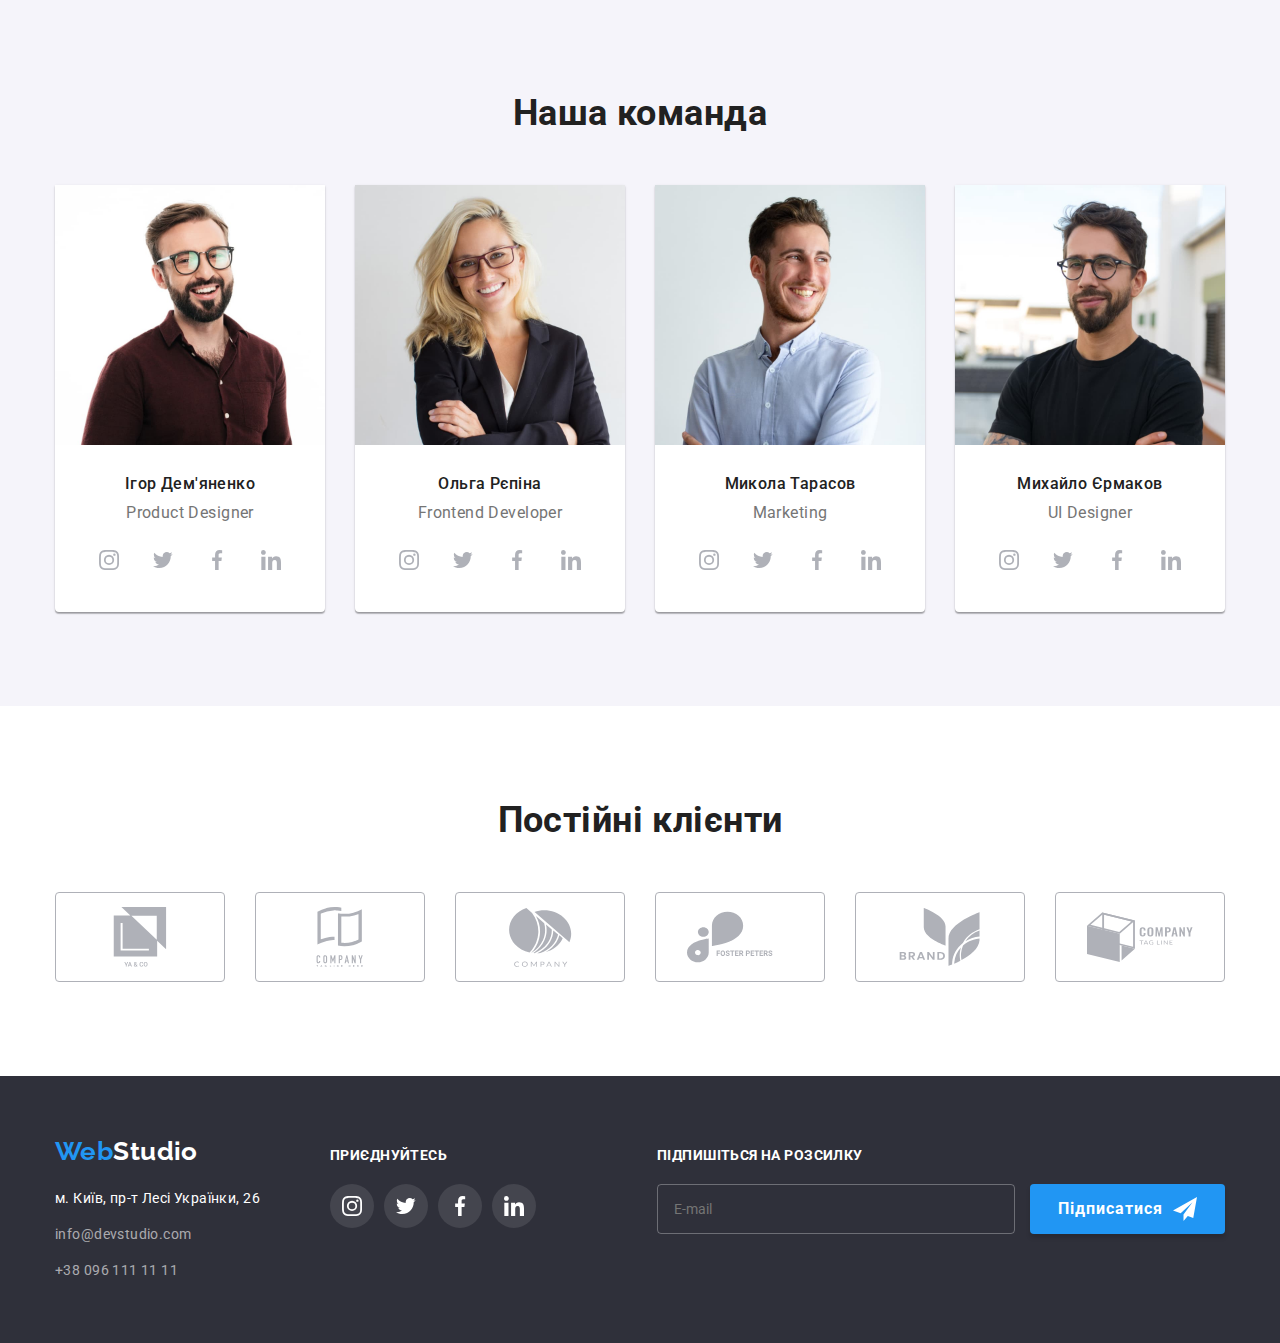
==== commit 479ec5f4: "upd-hw-06" ====
--- a/index.html
+++ b/index.html
@@ -399,7 +399,7 @@
           <div class="footer-form-field">
             <form>
               <p class="footer-text text">Підпишіться на розсилку</p>
-              <input class="footer-form-input" type="text" placeholder="E-mail">
+              <input class="footer-form-input" type="text" placeholder="E-mail" />
               <button class="footer-form-btn btn" type="submit">Підписатися</button>
             </form>
           </div>
@@ -417,32 +417,37 @@
           <h2 class="form-title">Залиште свої дані, ми вам передзвонимо</h2>
           <div class="form-field">
             <label class="form-label" for="name">Ім'я</label>
-            <input class="form-input" type="text" name="name" id="name">
+            <input class="form-input" type="text" name="name" id="name" />
             <svg class="form-icon" width="18" height="18">
               <use href="./images/icons.svg#icon-person"></use>
             </svg>
           </div>
           <div class="form-field">
             <label class="form-label" for="tel">Телефон</label>
-            <input class="form-input" type="tel" name="tel" id="tel">
+            <input class="form-input" type="tel" name="tel" id="tel" />
             <svg class="form-icon" width="18" height="18">
               <use href="./images/icons.svg#icon-phone"></use>
             </svg>
-          </div>        
+          </div>
           <div class="form-field">
             <label class="form-label" for="email">Пошта</label>
-            <input class="form-input" type="email" name="email" id="email">
+            <input class="form-input" type="email" name="email" id="email" />
             <svg class="form-icon" width="18" height="18">
               <use href="./images/icons.svg#icon-email"></use>
             </svg>
           </div>
           <div class="form-field">
             <label class="form-label" for="comment">Коментар</label>
-            <textarea class="form-comment" name="comment" id="comment" placeholder="Введіть текст"></textarea>
+            <textarea
+              class="form-comment"
+              name="comment"
+              id="comment"
+              placeholder="Введіть текст"
+            ></textarea>
           </div>
           <div class="form-field-policy">
             <label class="form-policy" for="policy">
-              <input class="form-checkbox" type="checkbox" name="policy" id="policy">
+              <input class="form-checkbox" type="checkbox" name="policy" id="policy" />
               <span class="icon"></span>
               Погоджуюся з розсилкою та приймаю<a href="" class="form-link">Умови договору</a>
             </label>
--- a/css/styles.css
+++ b/css/styles.css
@@ -596,7 +596,6 @@
 }
 
 .example-link {
-  cursor: default;
   text-decoration: none;
   color: var(--secondary-text-color);
   display: block;
@@ -700,7 +699,6 @@
 }
 
 .form{
-  width: 528px;
   margin-left: auto;
   margin-right: auto;
   padding: 40px;
@@ -793,7 +791,8 @@
 }
 
 .form-field-policy{
-  padding-left: 12px;
+  display: flex;
+  justify-content: center;
   margin-top: 20px;
   margin-bottom: 30px;
 }
@@ -847,12 +846,10 @@
 .form-btn:hover,
 .form-btn:focus{
   background-color: var(--btn-accent-color);
-  transition: background-color 250ms cubic-bezier(0.4, 0, 0.2, 1)
 }
 
 .footer-form-field{
-  width: 570px;
-  margin-left: 93px;
+  margin-left: auto;
 }
 
 .footer-form-input{
